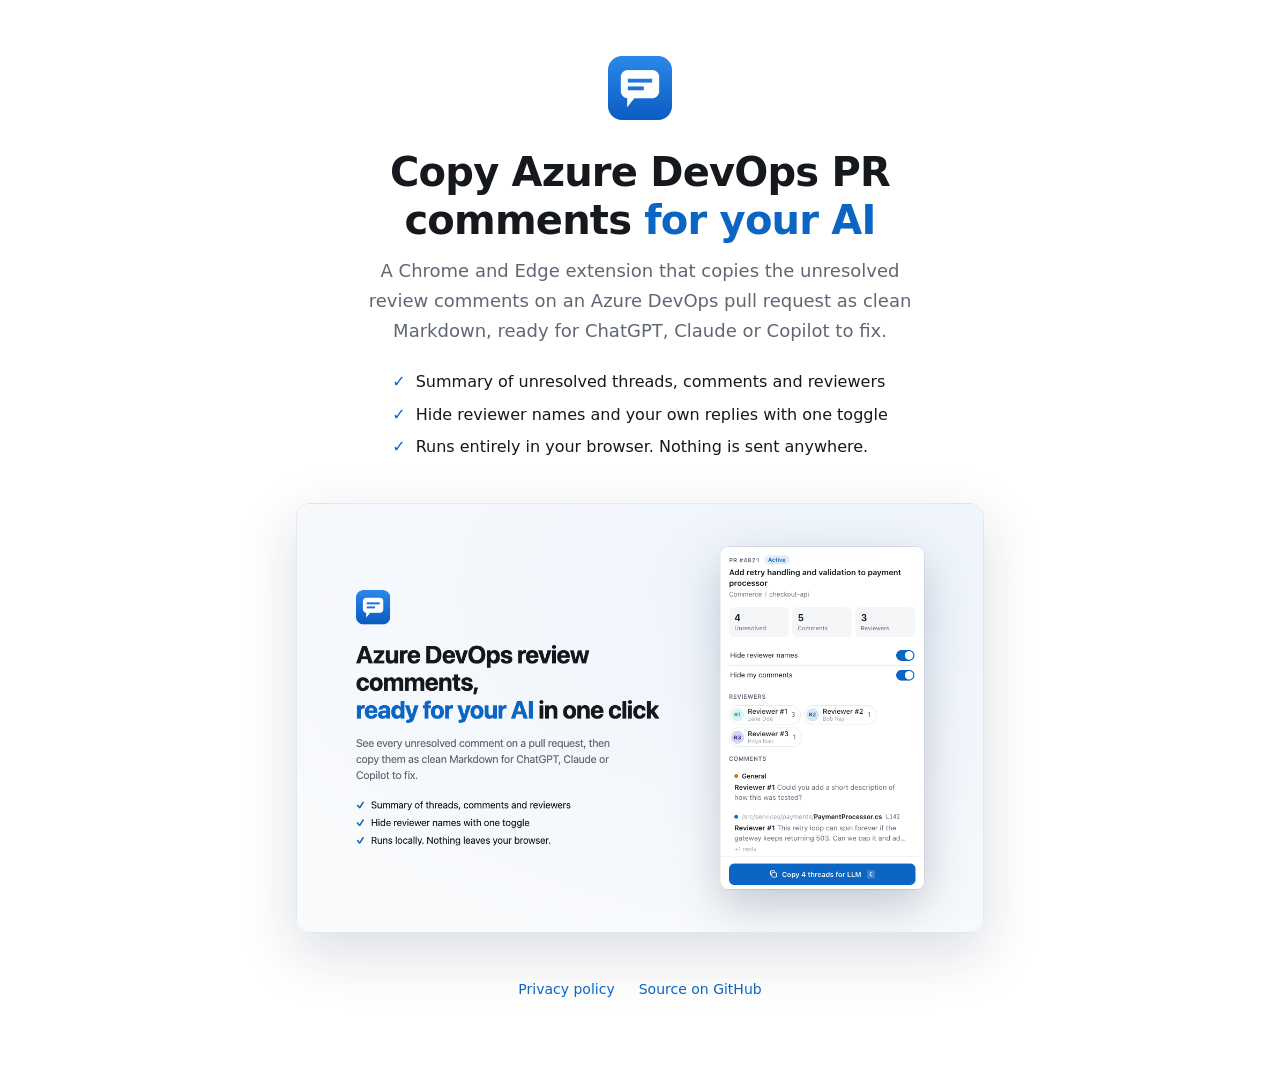
==== docs/index.html @ 63b67b6c "Add GitHub Pages site with landing page and privacy policy - Host the privacy policy at a public URL" ====
<!doctype html>
<html lang="en">
<head>
  <meta charset="utf-8">
  <meta name="viewport" content="width=device-width, initial-scale=1">
  <title>Copy Azure DevOps PR Comments for LLM</title>
  <meta name="description" content="Browser extension for Chrome and Edge that copies the unresolved review comments on an Azure DevOps pull request as clean, AI-ready Markdown.">
  <meta property="og:title" content="Copy Azure DevOps PR Comments for LLM">
  <meta property="og:description" content="Unresolved Azure DevOps review comments → your AI, in one click. Runs locally.">
  <meta property="og:image" content="screenshot.png">
  <link rel="icon" href="icon.png">
  <link rel="stylesheet" href="style.css">
</head>
<body>
  <main class="home">
    <img class="logo" src="icon.png" alt="" width="64" height="64">
    <h1>Copy Azure DevOps PR comments <span>for your AI</span></h1>
    <p class="lead">A Chrome and Edge extension that copies the unresolved review comments on an Azure DevOps pull request as clean Markdown, ready for ChatGPT, Claude or Copilot to fix.</p>
    <ul class="points">
      <li>Summary of unresolved threads, comments and reviewers</li>
      <li>Hide reviewer names and your own replies with one toggle</li>
      <li>Runs entirely in your browser. Nothing is sent anywhere.</li>
    </ul>
    <img class="shot" src="screenshot.png" alt="The extension popup listing unresolved review comments next to a Copy for LLM button" width="1280" height="800">
    <footer>
      <a href="privacy.html">Privacy policy</a>
      <a href="https://github.com/__OWNER__/ado-pr-comments-for-llm">Source on GitHub</a>
    </footer>
  </main>
</body>
</html>
---- docs/style.css ----
:root {
  --bg: #ffffff;
  --text: #15181d;
  --muted: #5f6774;
  --border: #e3e6eb;
  --surface: #f5f6f8;
  --accent: #0a66c2;
  color-scheme: light;
}

@media (prefers-color-scheme: dark) {
  :root {
    --bg: #15171b;
    --text: #eceef1;
    --muted: #a3aab5;
    --border: #2c3037;
    --surface: #1e2126;
    --accent: #4c9aff;
    color-scheme: dark;
  }
}

* { box-sizing: border-box; }

body {
  margin: 0;
  background: var(--bg);
  color: var(--text);
  font: 16px/1.65 system-ui, -apple-system, "Segoe UI", Roboto, sans-serif;
  -webkit-font-smoothing: antialiased;
}

main { max-width: 720px; margin: 0 auto; padding: 56px 16px 72px; }

a { color: var(--accent); text-decoration: none; }
a:hover { text-decoration: underline; }

h1 { font-size: 34px; line-height: 1.2; letter-spacing: -0.02em; margin: 0 0 12px; }
h2 { font-size: 18px; margin: 36px 0 8px; }
p, ul { margin: 0 0 14px; }
ul { padding-left: 22px; }
li { margin-bottom: 6px; }

code {
  padding: 1px 6px;
  border-radius: 5px;
  background: var(--surface);
  font: 0.88em ui-monospace, "SF Mono", Menlo, monospace;
}

.lead { font-size: 18px; color: var(--muted); }
.meta { color: var(--muted); font-size: 14px; margin-bottom: 24px; }
.back { display: inline-block; margin-bottom: 28px; font-size: 14px; }

.home { text-align: center; }
.home h1 { font-size: 40px; }
.home h1 span { color: var(--accent); }
.home .lead { max-width: 560px; margin: 0 auto 24px; }
.logo { width: 64px; height: 64px; margin-bottom: 20px; }

.points { display: inline-block; text-align: left; padding: 0; list-style: none; margin-bottom: 36px; }
.points li::before { content: "✓"; color: var(--accent); font-weight: 700; margin-right: 10px; }

.shot {
  width: 100%;
  height: auto;
  border-radius: 14px;
  border: 1px solid var(--border);
  box-shadow: 0 20px 60px rgb(15 30 60 / 0.15);
}

footer { display: flex; justify-content: center; gap: 24px; margin-top: 36px; font-size: 14px; }

@media (max-width: 560px) {
  main { padding-top: 36px; }
  h1, .home h1 { font-size: 28px; }
}
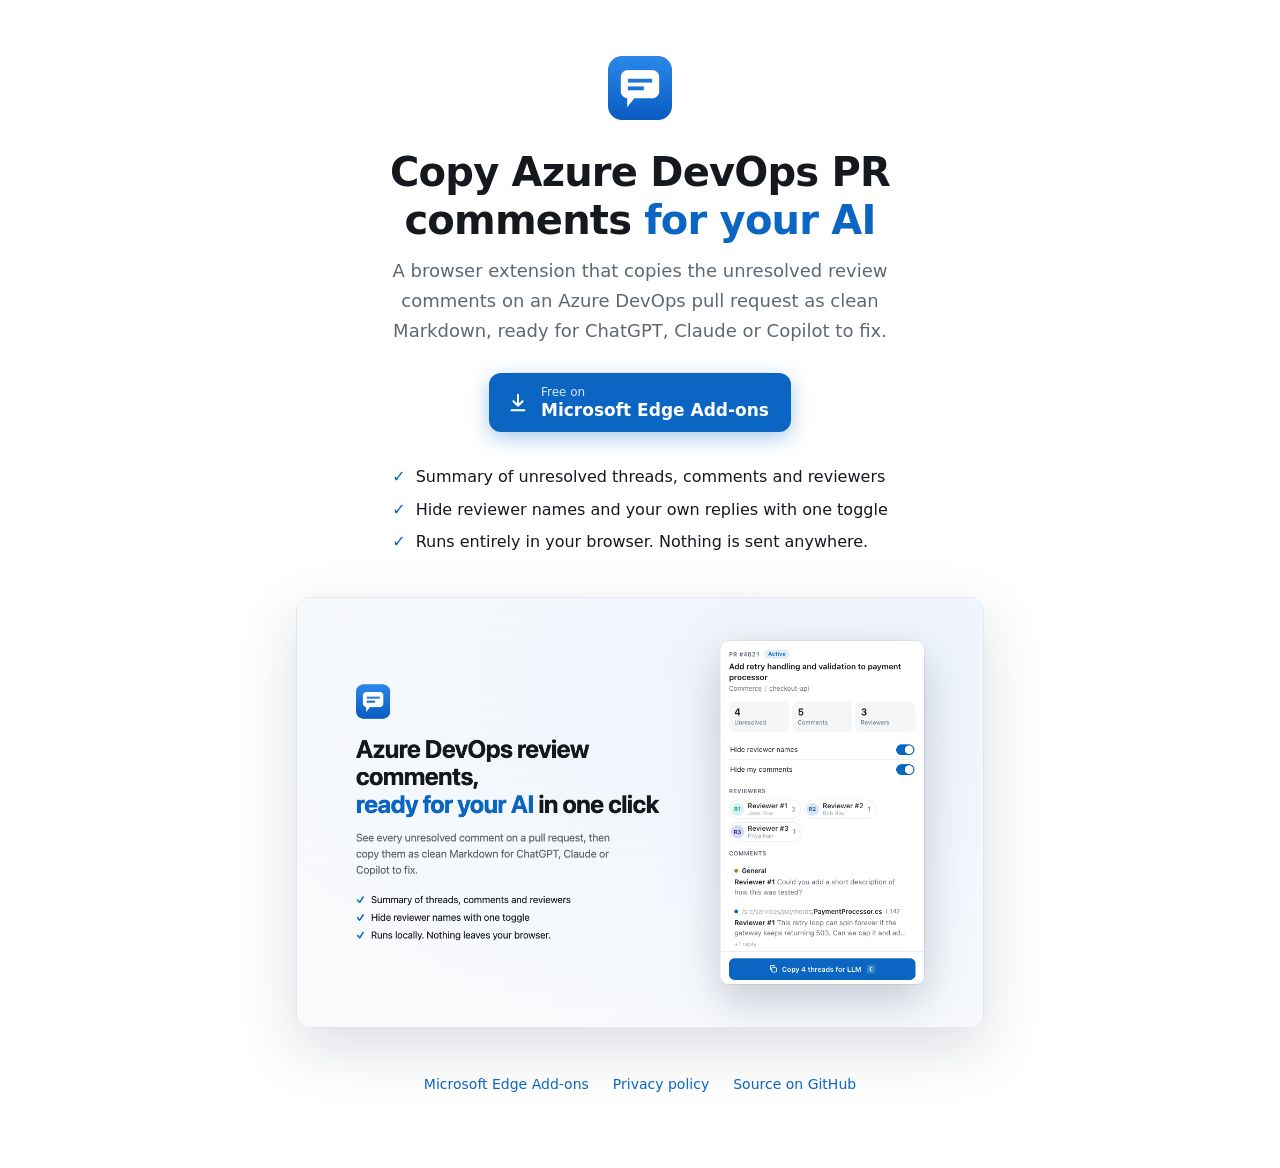
==== commit 5e99418d: "Link the Microsoft Edge Add-ons listing from the site and README Co-Authored-By: Claude Opus 5.5 <no" ====
--- a/docs/index.html
+++ b/docs/index.html
@@ -7,7 +7,7 @@
   <meta name="description" content="Browser extension for Chrome and Edge that copies the unresolved review comments on an Azure DevOps pull request as clean, AI-ready Markdown.">
   <meta property="og:title" content="Copy Azure DevOps PR Comments for LLM">
   <meta property="og:description" content="Unresolved Azure DevOps review comments → your AI, in one click. Runs locally.">
-  <meta property="og:image" content="screenshot.png">
+  <meta property="og:image" content="https://iamshz97.github.io/ado-pr-comments-browser-extension/screenshot.png">
   <link rel="icon" href="icon.png">
   <link rel="stylesheet" href="style.css">
 </head>
@@ -15,7 +15,11 @@
   <main class="home">
     <img class="logo" src="icon.png" alt="" width="64" height="64">
     <h1>Copy Azure DevOps PR comments <span>for your AI</span></h1>
-    <p class="lead">A Chrome and Edge extension that copies the unresolved review comments on an Azure DevOps pull request as clean Markdown, ready for ChatGPT, Claude or Copilot to fix.</p>
+    <p class="lead">A browser extension that copies the unresolved review comments on an Azure DevOps pull request as clean Markdown, ready for ChatGPT, Claude or Copilot to fix.</p>
+    <a class="store-btn" href="https://microsoftedge.microsoft.com/addons/detail/copy-azure-devops-pr-comm/jihigokllppgedifbecflklhfdammgbg">
+      <svg viewBox="0 0 24 24" aria-hidden="true"><path d="M12 3v12m0 0l-5-5m5 5l5-5M5 20h14" fill="none" stroke="currentColor" stroke-width="2.2" stroke-linecap="round" stroke-linejoin="round"/></svg>
+      <span><small>Free on</small>Microsoft Edge Add-ons</span>
+    </a>
     <ul class="points">
       <li>Summary of unresolved threads, comments and reviewers</li>
       <li>Hide reviewer names and your own replies with one toggle</li>
@@ -23,8 +27,9 @@
     </ul>
     <img class="shot" src="screenshot.png" alt="The extension popup listing unresolved review comments next to a Copy for LLM button" width="1280" height="800">
     <footer>
+      <a href="https://microsoftedge.microsoft.com/addons/detail/copy-azure-devops-pr-comm/jihigokllppgedifbecflklhfdammgbg">Microsoft Edge Add-ons</a>
       <a href="privacy.html">Privacy policy</a>
-      <a href="https://github.com/__OWNER__/ado-pr-comments-for-llm">Source on GitHub</a>
+      <a href="https://github.com/iamshz97/ado-pr-comments-browser-extension">Source on GitHub</a>
     </footer>
   </main>
 </body>
--- a/docs/style.css
+++ b/docs/style.css
@@ -58,6 +58,28 @@
 .home .lead { max-width: 560px; margin: 0 auto 24px; }
 .logo { width: 64px; height: 64px; margin-bottom: 20px; }
 
+.store-btn {
+  display: inline-flex;
+  align-items: center;
+  gap: 12px;
+  margin: 4px 0 32px;
+  padding: 12px 22px 12px 18px;
+  border-radius: 12px;
+  background: var(--accent);
+  color: #fff;
+  text-align: left;
+  font-weight: 600;
+  font-size: 17px;
+  line-height: 1.2;
+  box-shadow: 0 6px 20px color-mix(in srgb, var(--accent) 35%, transparent);
+  transition: transform 0.12s, box-shadow 0.12s;
+}
+.store-btn:hover { text-decoration: none; transform: translateY(-1px); box-shadow: 0 10px 26px color-mix(in srgb, var(--accent) 40%, transparent); }
+.store-btn svg { width: 22px; height: 22px; flex: none; }
+.store-btn span { display: flex; flex-direction: column; }
+.store-btn small { font-size: 12px; font-weight: 500; opacity: 0.85; }
+@media (prefers-color-scheme: dark) { .store-btn { color: #0b1220; } }
+
 .points { display: inline-block; text-align: left; padding: 0; list-style: none; margin-bottom: 36px; }
 .points li::before { content: "✓"; color: var(--accent); font-weight: 700; margin-right: 10px; }
 
